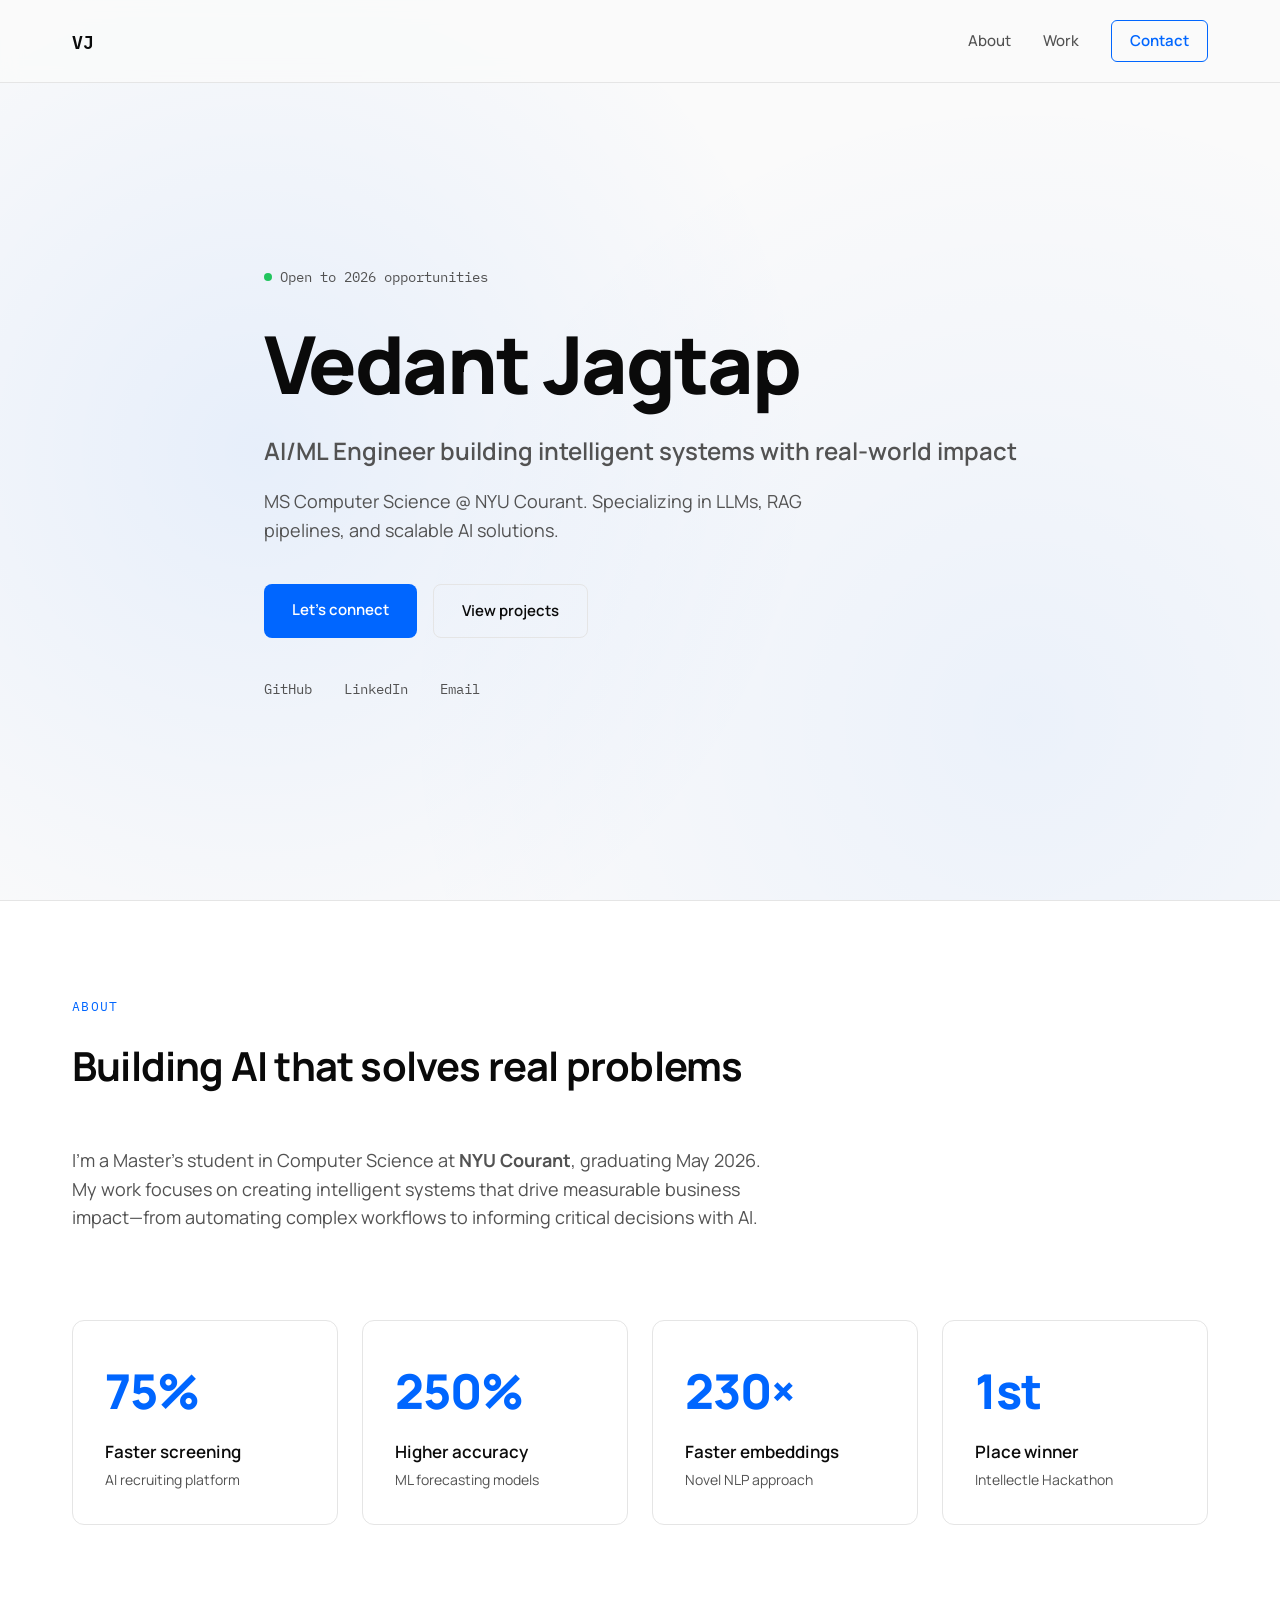
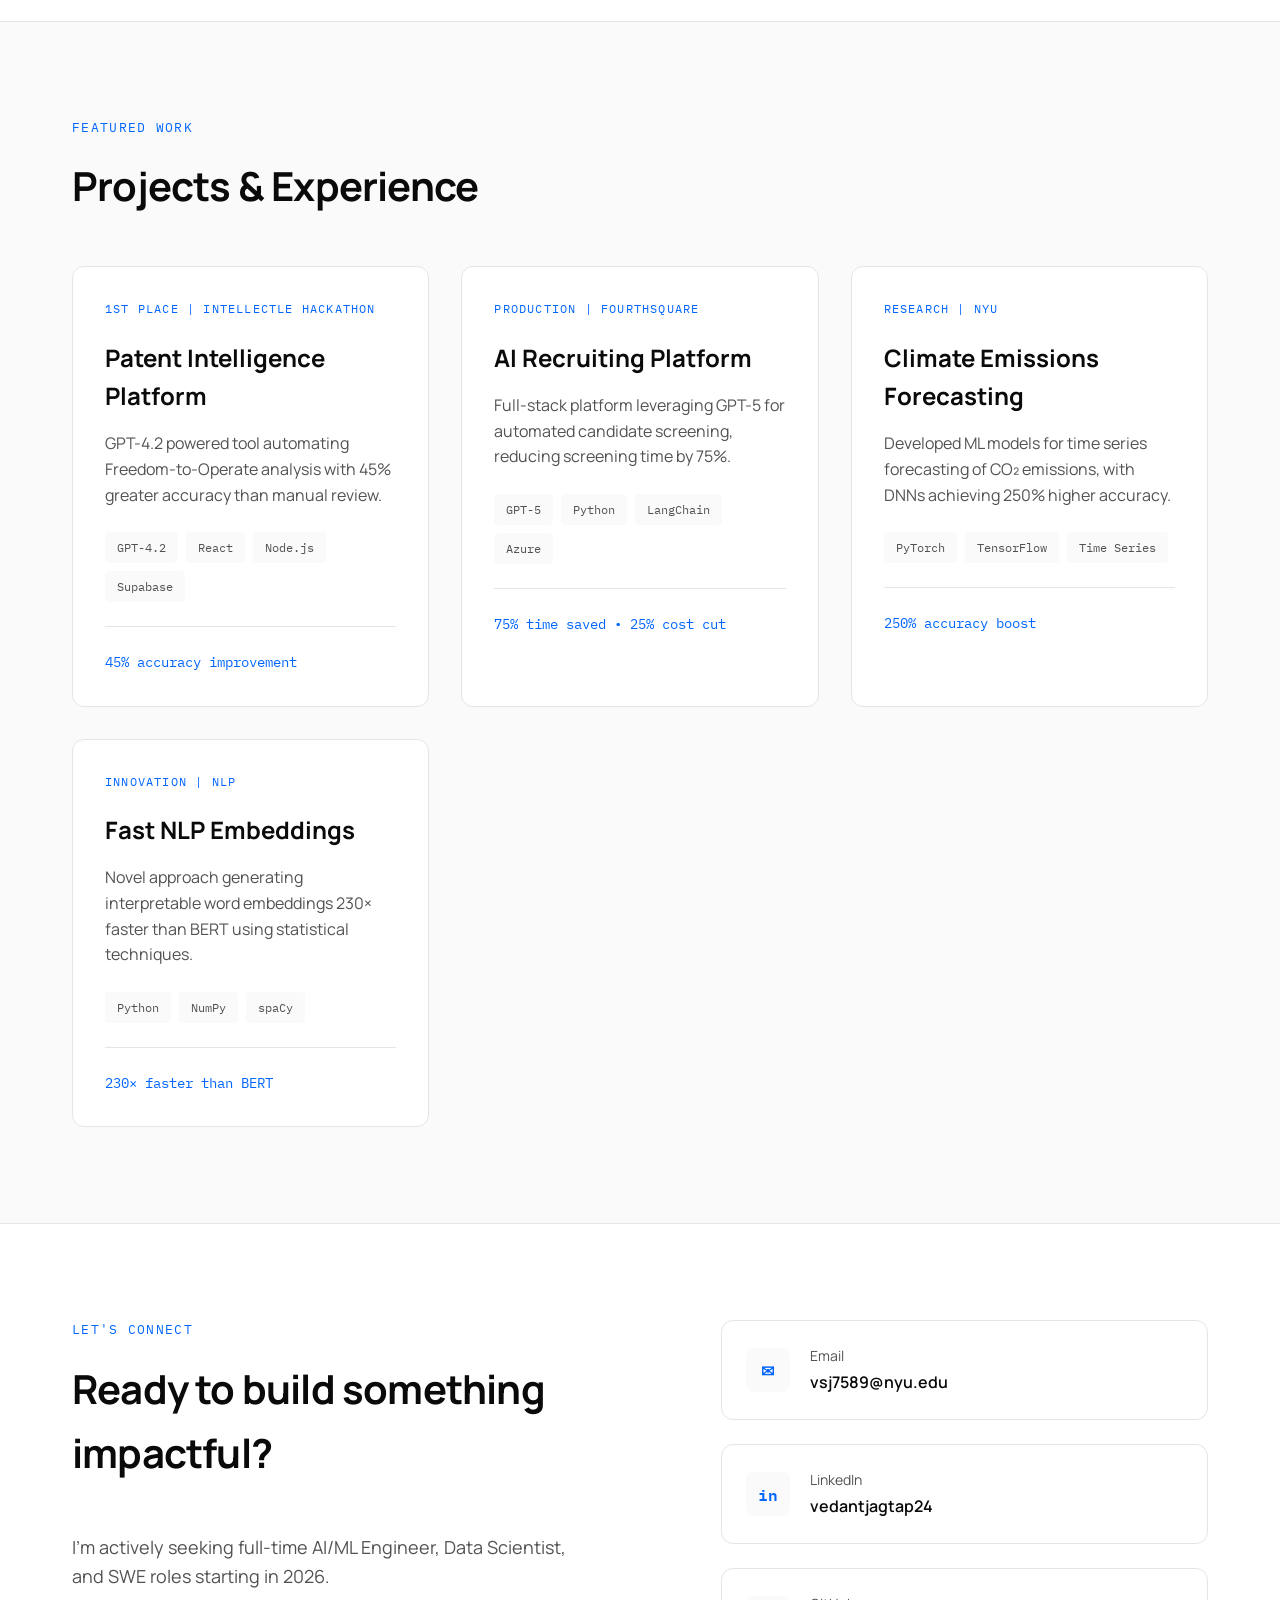
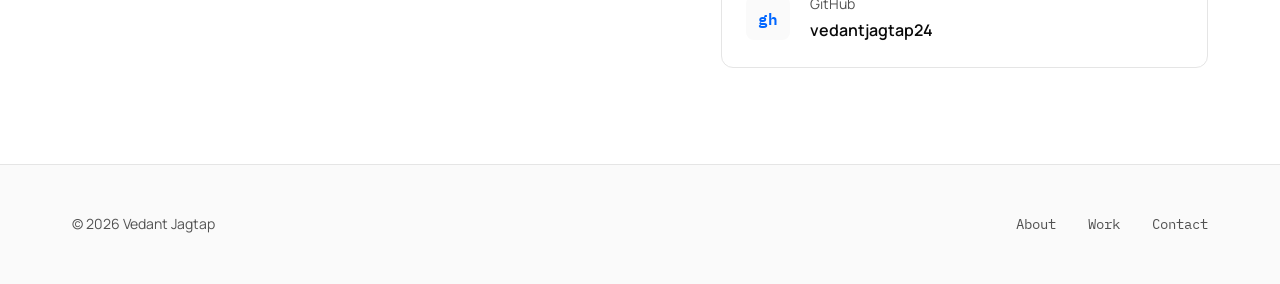
==== index.html @ 05769eb0 "Initial portfolio site" ====
<!DOCTYPE html>
<html lang="en">
<head>
    <meta charset="UTF-8">
    <meta name="viewport" content="width=device-width, initial-scale=1.0">
    <meta name="description" content="Vedant Jagtap - AI/ML Engineer | MS CS @ NYU Courant">
    <title>Vedant Jagtap | AI/ML Engineer</title>
    <link rel="preconnect" href="https://fonts.googleapis.com">
    <link rel="preconnect" href="https://fonts.gstatic.com" crossorigin>
    <link href="https://fonts.googleapis.com/css2?family=IBM+Plex+Mono:wght@400;600&family=Manrope:wght@400;600;700;800&display=swap" rel="stylesheet">
    <link rel="stylesheet" href="styles.css">
</head>
<body>
    <!-- Navigation -->
    <nav class="nav">
        <div class="nav-container">
            <a href="#" class="nav-logo">VJ</a>
            <div class="nav-links">
                <a href="#about" class="nav-link">About</a>
                <a href="#work" class="nav-link">Work</a>
                <a href="#contact" class="nav-link-cta">Contact</a>
            </div>
        </div>
    </nav>

    <!-- Hero -->
    <section class="hero">
        <div class="hero-bg"></div>
        <div class="hero-container">
            <div class="hero-status">
                <span class="status-indicator"></span>
                Open to 2026 opportunities
            </div>
            <h1 class="hero-title">
                Vedant Jagtap
            </h1>
            <p class="hero-subtitle">AI/ML Engineer building intelligent systems with real-world impact</p>
            <p class="hero-description">
                MS Computer Science @ NYU Courant. Specializing in LLMs, RAG pipelines, and scalable AI solutions.
            </p>
            <div class="hero-cta">
                <a href="#contact" class="btn btn-primary">Let's connect</a>
                <a href="#work" class="btn btn-secondary">View projects</a>
            </div>
            <div class="hero-links">
                <a href="https://github.com/vedantjagtap24" target="_blank" class="text-link">GitHub</a>
                <a href="https://linkedin.com/in/vedantjagtap24" target="_blank" class="text-link">LinkedIn</a>
                <a href="mailto:vsj7589@nyu.edu" class="text-link">Email</a>
            </div>
        </div>
    </section>

    <!-- About -->
    <section id="about" class="about">
        <div class="container">
            <div class="section-label">About</div>
            <h2 class="section-title">Building AI that solves real problems</h2>
            
            <div class="about-content">
                <div class="about-text">
                    <p>I'm a Master's student in Computer Science at <strong>NYU Courant</strong>, graduating May 2026. My work focuses on creating intelligent systems that drive measurable business impact—from automating complex workflows to informing critical decisions with AI.</p>
                </div>
                
                <div class="metrics-grid">
                    <div class="metric-card">
                        <div class="metric-value">75%</div>
                        <div class="metric-label">Faster screening</div>
                        <div class="metric-detail">AI recruiting platform</div>
                    </div>
                    <div class="metric-card">
                        <div class="metric-value">250%</div>
                        <div class="metric-label">Higher accuracy</div>
                        <div class="metric-detail">ML forecasting models</div>
                    </div>
                    <div class="metric-card">
                        <div class="metric-value">230×</div>
                        <div class="metric-label">Faster embeddings</div>
                        <div class="metric-detail">Novel NLP approach</div>
                    </div>
                    <div class="metric-card">
                        <div class="metric-value">1st</div>
                        <div class="metric-label">Place winner</div>
                        <div class="metric-detail">Intellectle Hackathon</div>
                    </div>
                </div>
            </div>
        </div>
    </section>

    <!-- Work -->
    <section id="work" class="work">
        <div class="container">
            <div class="section-label">Featured work</div>
            <h2 class="section-title">Projects & Experience</h2>
            
            <div class="projects-grid">
                <!-- Project 1 -->
                <div class="project-card">
                    <div class="project-label">1st Place | Intellectle Hackathon</div>
                    <h3 class="project-title">Patent Intelligence Platform</h3>
                    <p class="project-desc">GPT-4.2 powered tool automating Freedom-to-Operate analysis with 45% greater accuracy than manual review.</p>
                    <div class="project-tags">
                        <span>GPT-4.2</span>
                        <span>React</span>
                        <span>Node.js</span>
                        <span>Supabase</span>
                    </div>
                    <div class="project-stat">45% accuracy improvement</div>
                </div>

                <!-- Project 2 -->
                <div class="project-card">
                    <div class="project-label">Production | FourthSquare</div>
                    <h3 class="project-title">AI Recruiting Platform</h3>
                    <p class="project-desc">Full-stack platform leveraging GPT-5 for automated candidate screening, reducing screening time by 75%.</p>
                    <div class="project-tags">
                        <span>GPT-5</span>
                        <span>Python</span>
                        <span>LangChain</span>
                        <span>Azure</span>
                    </div>
                    <div class="project-stat">75% time saved • 25% cost cut</div>
                </div>

                <!-- Project 3 -->
                <div class="project-card">
                    <div class="project-label">Research | NYU</div>
                    <h3 class="project-title">Climate Emissions Forecasting</h3>
                    <p class="project-desc">Developed ML models for time series forecasting of CO₂ emissions, with DNNs achieving 250% higher accuracy.</p>
                    <div class="project-tags">
                        <span>PyTorch</span>
                        <span>TensorFlow</span>
                        <span>Time Series</span>
                    </div>
                    <div class="project-stat">250% accuracy boost</div>
                </div>

                <!-- Project 4 -->
                <div class="project-card">
                    <div class="project-label">Innovation | NLP</div>
                    <h3 class="project-title">Fast NLP Embeddings</h3>
                    <p class="project-desc">Novel approach generating interpretable word embeddings 230× faster than BERT using statistical techniques.</p>
                    <div class="project-tags">
                        <span>Python</span>
                        <span>NumPy</span>
                        <span>spaCy</span>
                    </div>
                    <div class="project-stat">230× faster than BERT</div>
                </div>
            </div>
        </div>
    </section>

    <!-- Contact -->
    <section id="contact" class="contact">
        <div class="container">
            <div class="contact-content">
                <div>
                    <div class="section-label">Let's connect</div>
                    <h2 class="section-title">Ready to build something impactful?</h2>
                    <p class="contact-text">I'm actively seeking full-time AI/ML Engineer, Data Scientist, and SWE roles starting in 2026.</p>
                </div>
                
                <div class="contact-methods">
                    <a href="mailto:vsj7589@nyu.edu" class="contact-method">
                        <div class="contact-icon">✉</div>
                        <div>
                            <div class="contact-label">Email</div>
                            <div class="contact-value">vsj7589@nyu.edu</div>
                        </div>
                    </a>
                    <a href="https://linkedin.com/in/vedantjagtap24" target="_blank" class="contact-method">
                        <div class="contact-icon">in</div>
                        <div>
                            <div class="contact-label">LinkedIn</div>
                            <div class="contact-value">vedantjagtap24</div>
                        </div>
                    </a>
                    <a href="https://github.com/vedantjagtap24" target="_blank" class="contact-method">
                        <div class="contact-icon">gh</div>
                        <div>
                            <div class="contact-label">GitHub</div>
                            <div class="contact-value">vedantjagtap24</div>
                        </div>
                    </a>
                </div>
            </div>
        </div>
    </section>

    <!-- Footer -->
    <footer class="footer">
        <div class="container">
            <div class="footer-content">
                <p>© 2026 Vedant Jagtap</p>
                <div class="footer-links">
                    <a href="#about">About</a>
                    <a href="#work">Work</a>
                    <a href="#contact">Contact</a>
                </div>
            </div>
        </div>
    </footer>

    <script src="script.js"></script>
</body>
</html>
---- styles.css ----
:root {
    --color-bg: #fafafa;
    --color-surface: #ffffff;
    --color-text: #0a0a0a;
    --color-text-muted: #525252;
    --color-accent: #0066ff;
    --color-border: #e5e5e5;
    --font-display: 'Manrope', sans-serif;
    --font-mono: 'IBM Plex Mono', monospace;
}

* {
    margin: 0;
    padding: 0;
    box-sizing: border-box;
}

html {
    scroll-behavior: smooth;
}

body {
    font-family: var(--font-display);
    background: var(--color-bg);
    color: var(--color-text);
    line-height: 1.6;
    -webkit-font-smoothing: antialiased;
}

/* Navigation */
.nav {
    position: fixed;
    top: 0;
    width: 100%;
    z-index: 1000;
    background: rgba(250, 250, 250, 0.9);
    backdrop-filter: blur(10px);
    border-bottom: 1px solid var(--color-border);
}

.nav-container {
    max-width: 1200px;
    margin: 0 auto;
    padding: 1.25rem 2rem;
    display: flex;
    justify-content: space-between;
    align-items: center;
}

.nav-logo {
    font-family: var(--font-mono);
    font-weight: 600;
    font-size: 1.125rem;
    color: var(--color-text);
    text-decoration: none;
}

.nav-links {
    display: flex;
    gap: 2rem;
    align-items: center;
}

.nav-link {
    color: var(--color-text-muted);
    text-decoration: none;
    font-size: 0.9375rem;
    font-weight: 500;
    transition: color 0.2s;
}

.nav-link:hover {
    color: var(--color-text);
}

.nav-link-cta {
    color: var(--color-accent);
    border: 1.5px solid var(--color-accent);
    padding: 0.5rem 1.125rem;
    border-radius: 6px;
    text-decoration: none;
    font-size: 0.9375rem;
    font-weight: 600;
    transition: all 0.2s;
}

.nav-link-cta:hover {
    background: var(--color-accent);
    color: white;
}

/* Container */
.container {
    max-width: 1200px;
    margin: 0 auto;
    padding: 0 2rem;
}

/* Hero */
.hero {
    min-height: 100vh;
    display: flex;
    align-items: center;
    position: relative;
    padding: 8rem 2rem 4rem;
}

.hero-bg {
    position: absolute;
    inset: 0;
    background: 
        radial-gradient(circle at 20% 50%, rgba(0, 102, 255, 0.08) 0%, transparent 50%),
        radial-gradient(circle at 80% 80%, rgba(0, 102, 255, 0.06) 0%, transparent 50%);
}

.hero-container {
    max-width: 800px;
    margin: 0 auto;
    position: relative;
    z-index: 1;
}

.hero-status {
    display: inline-flex;
    align-items: center;
    gap: 0.5rem;
    font-family: var(--font-mono);
    font-size: 0.875rem;
    color: var(--color-text-muted);
    margin-bottom: 2rem;
}

.status-indicator {
    width: 8px;
    height: 8px;
    background: #22c55e;
    border-radius: 50%;
    animation: pulse 2s ease-in-out infinite;
}

@keyframes pulse {
    0%, 100% { opacity: 1; }
    50% { opacity: 0.5; }
}

.hero-title {
    font-size: 5rem;
    font-weight: 800;
    line-height: 1.1;
    margin-bottom: 1.5rem;
    letter-spacing: -0.03em;
}

.hero-subtitle {
    font-size: 1.5rem;
    font-weight: 600;
    color: var(--color-text-muted);
    margin-bottom: 1rem;
}

.hero-description {
    font-size: 1.125rem;
    color: var(--color-text-muted);
    max-width: 600px;
    margin-bottom: 2.5rem;
}

.hero-cta {
    display: flex;
    gap: 1rem;
    margin-bottom: 2.5rem;
}

.btn {
    padding: 0.875rem 1.75rem;
    border-radius: 8px;
    text-decoration: none;
    font-weight: 600;
    font-size: 0.9375rem;
    transition: all 0.2s;
    display: inline-block;
}

.btn-primary {
    background: var(--color-accent);
    color: white;
}

.btn-primary:hover {
    transform: translateY(-2px);
    box-shadow: 0 8px 20px rgba(0, 102, 255, 0.25);
}

.btn-secondary {
    border: 1.5px solid var(--color-border);
    color: var(--color-text);
}

.btn-secondary:hover {
    border-color: var(--color-text);
}

.hero-links {
    display: flex;
    gap: 2rem;
}

.text-link {
    font-family: var(--font-mono);
    font-size: 0.875rem;
    color: var(--color-text-muted);
    text-decoration: none;
    transition: color 0.2s;
}

.text-link:hover {
    color: var(--color-accent);
}

/* Sections */
section {
    padding: 6rem 0;
}

.section-label {
    font-family: var(--font-mono);
    font-size: 0.8125rem;
    color: var(--color-accent);
    text-transform: uppercase;
    letter-spacing: 0.1em;
    margin-bottom: 1rem;
}

.section-title {
    font-size: 2.5rem;
    font-weight: 700;
    margin-bottom: 3rem;
    letter-spacing: -0.02em;
}

/* About */
.about {
    background: var(--color-surface);
    border-top: 1px solid var(--color-border);
    border-bottom: 1px solid var(--color-border);
}

.about-content {
    display: grid;
    gap: 4rem;
}

.about-text {
    max-width: 700px;
}

.about-text p {
    font-size: 1.125rem;
    color: var(--color-text-muted);
    margin-bottom: 1.5rem;
}

.metrics-grid {
    display: grid;
    grid-template-columns: repeat(auto-fit, minmax(240px, 1fr));
    gap: 1.5rem;
}

.metric-card {
    border: 1.5px solid var(--color-border);
    border-radius: 12px;
    padding: 2rem;
    transition: all 0.2s;
}

.metric-card:hover {
    border-color: var(--color-accent);
    transform: translateY(-2px);
}

.metric-value {
    font-size: 3rem;
    font-weight: 800;
    color: var(--color-accent);
    margin-bottom: 0.5rem;
    letter-spacing: -0.02em;
}

.metric-label {
    font-size: 1.0625rem;
    font-weight: 600;
    margin-bottom: 0.25rem;
}

.metric-detail {
    font-size: 0.875rem;
    color: var(--color-text-muted);
}

/* Work */
.projects-grid {
    display: grid;
    grid-template-columns: repeat(auto-fit, minmax(300px, 1fr));
    gap: 2rem;
}

.project-card {
    border: 1.5px solid var(--color-border);
    border-radius: 12px;
    padding: 2rem;
    transition: all 0.2s;
    background: var(--color-surface);
}

.project-card:hover {
    border-color: var(--color-accent);
    transform: translateY(-2px);
}

.project-label {
    font-family: var(--font-mono);
    font-size: 0.75rem;
    color: var(--color-accent);
    text-transform: uppercase;
    letter-spacing: 0.1em;
    margin-bottom: 1.25rem;
}

.project-title {
    font-size: 1.5rem;
    font-weight: 700;
    margin-bottom: 1rem;
}

.project-desc {
    color: var(--color-text-muted);
    margin-bottom: 1.5rem;
    line-height: 1.6;
}

.project-tags {
    display: flex;
    flex-wrap: wrap;
    gap: 0.5rem;
    margin-bottom: 1.5rem;
}

.project-tags span {
    font-family: var(--font-mono);
    font-size: 0.75rem;
    color: var(--color-text-muted);
    background: var(--color-bg);
    padding: 0.375rem 0.75rem;
    border-radius: 4px;
}

.project-stat {
    font-family: var(--font-mono);
    font-size: 0.875rem;
    color: var(--color-accent);
    padding-top: 1.5rem;
    border-top: 1px solid var(--color-border);
}

/* Contact */
.contact {
    background: var(--color-surface);
    border-top: 1px solid var(--color-border);
}

.contact-content {
    display: grid;
    grid-template-columns: 1.2fr 1fr;
    gap: 4rem;
    align-items: start;
}

.contact-text {
    font-size: 1.125rem;
    color: var(--color-text-muted);
    max-width: 500px;
    margin-top: 1.5rem;
}

.contact-methods {
    display: flex;
    flex-direction: column;
    gap: 1.5rem;
}

.contact-method {
    display: flex;
    gap: 1.25rem;
    align-items: center;
    padding: 1.5rem;
    border: 1.5px solid var(--color-border);
    border-radius: 12px;
    text-decoration: none;
    transition: all 0.2s;
}

.contact-method:hover {
    border-color: var(--color-accent);
    transform: translateX(4px);
}

.contact-icon {
    width: 44px;
    height: 44px;
    background: var(--color-bg);
    border-radius: 8px;
    display: flex;
    align-items: center;
    justify-content: center;
    font-family: var(--font-mono);
    font-weight: 600;
    color: var(--color-accent);
    flex-shrink: 0;
}

.contact-label {
    font-size: 0.875rem;
    color: var(--color-text-muted);
    margin-bottom: 0.125rem;
}

.contact-value {
    font-weight: 600;
    color: var(--color-text);
}

/* Footer */
.footer {
    padding: 3rem 0;
    border-top: 1px solid var(--color-border);
}

.footer-content {
    display: flex;
    justify-content: space-between;
    align-items: center;
}

.footer-content p {
    color: var(--color-text-muted);
    font-size: 0.875rem;
}

.footer-links {
    display: flex;
    gap: 2rem;
}

.footer-links a {
    font-family: var(--font-mono);
    font-size: 0.875rem;
    color: var(--color-text-muted);
    text-decoration: none;
    transition: color 0.2s;
}

.footer-links a:hover {
    color: var(--color-text);
}

/* Responsive */
@media (max-width: 768px) {
    .hero-title {
        font-size: 3rem;
    }
    
    .hero-subtitle {
        font-size: 1.25rem;
    }
    
    .hero-cta {
        flex-direction: column;
    }
    
    .btn {
        text-align: center;
    }
    
    .section-title {
        font-size: 2rem;
    }
    
    .contact-content {
        grid-template-columns: 1fr;
    }
    
    .footer-content {
        flex-direction: column;
        gap: 1.5rem;
        text-align: center;
    }
    
    .nav-links {
        gap: 1rem;
    }
    
    .nav-link {
        font-size: 0.875rem;
    }
}
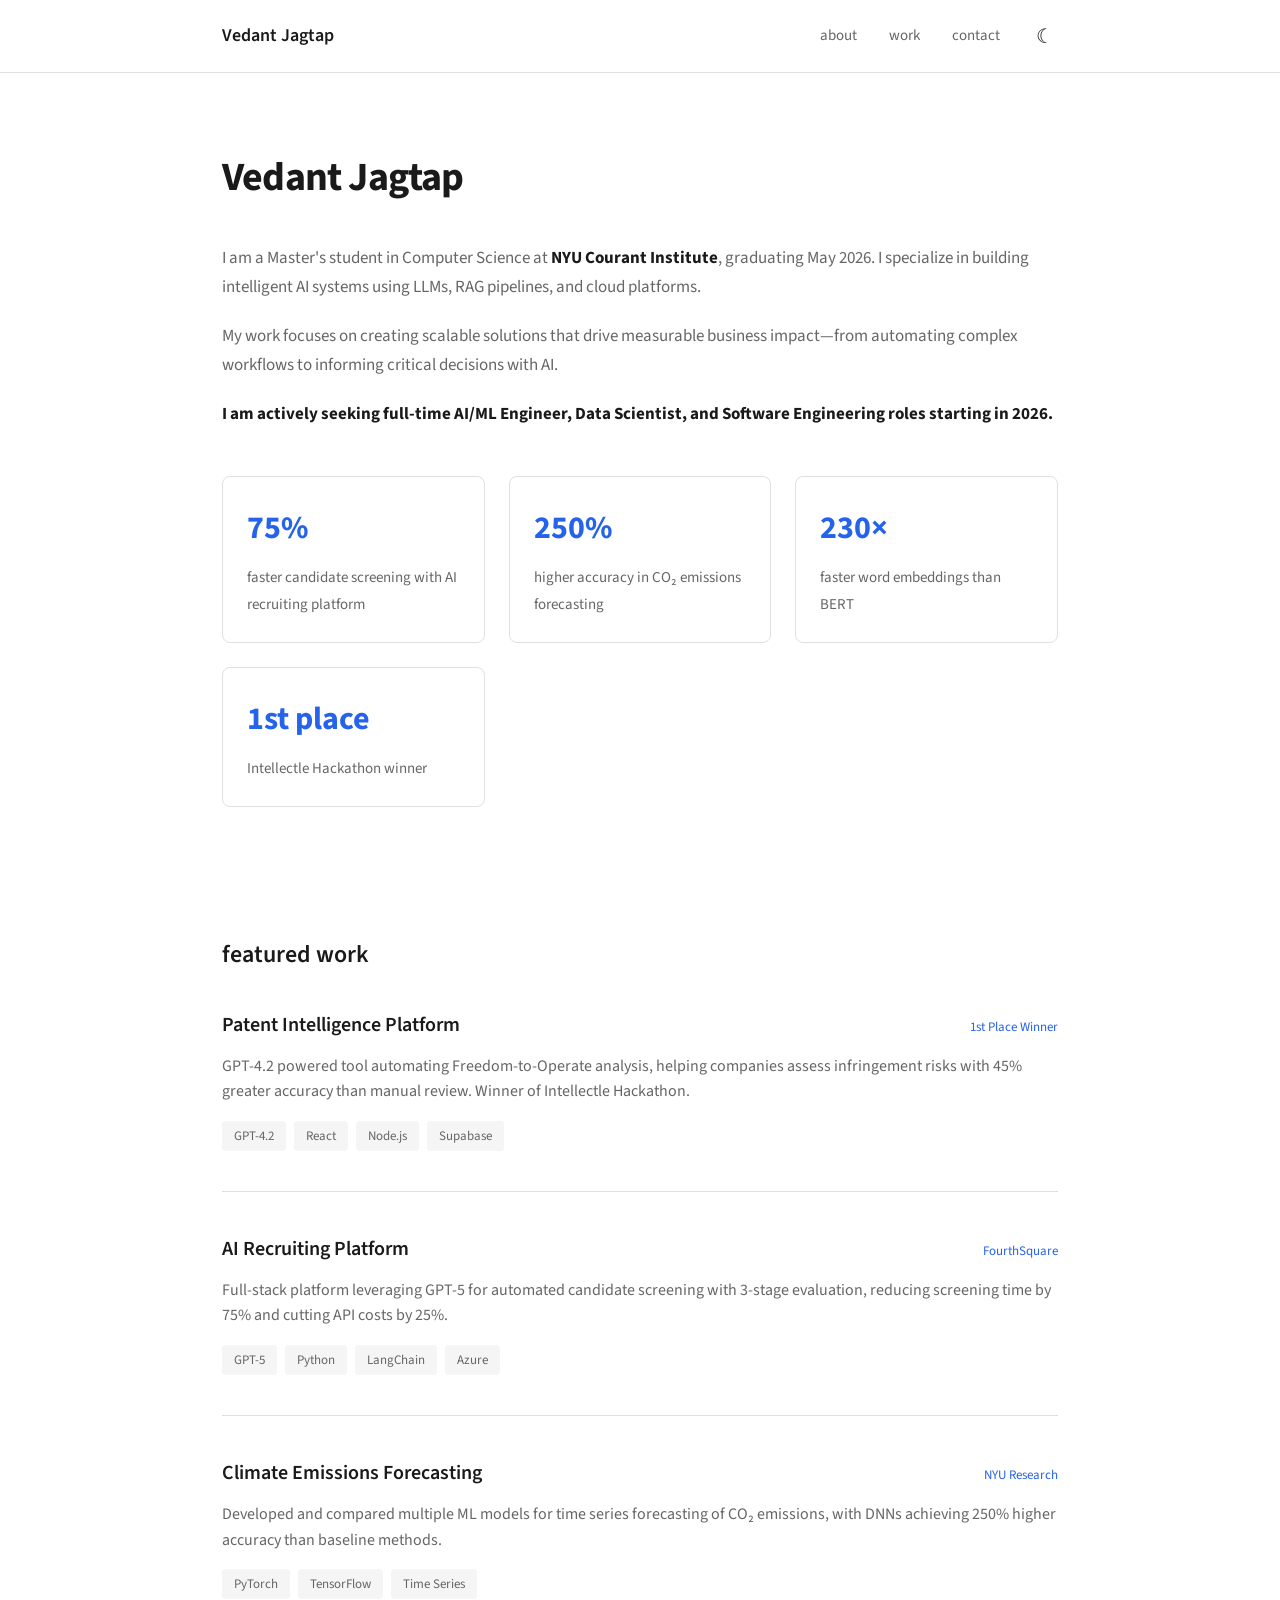
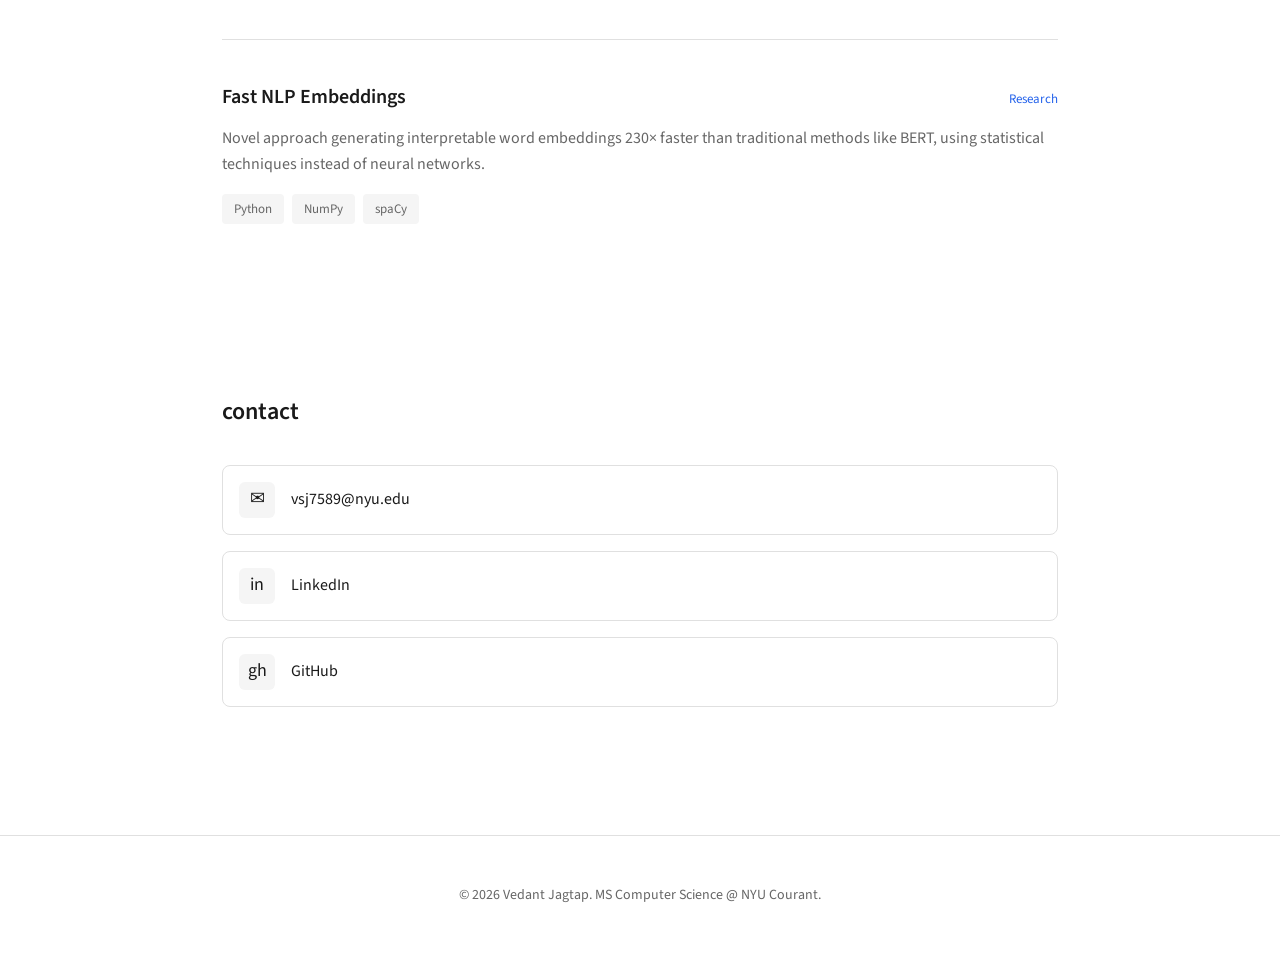
==== commit deda65db: "Add files via upload" ====
--- a/index.html
+++ b/index.html
@@ -3,202 +3,147 @@
 <head>
     <meta charset="UTF-8">
     <meta name="viewport" content="width=device-width, initial-scale=1.0">
-    <meta name="description" content="Vedant Jagtap - AI/ML Engineer | MS CS @ NYU Courant">
-    <title>Vedant Jagtap | AI/ML Engineer</title>
-    <link rel="preconnect" href="https://fonts.googleapis.com">
-    <link rel="preconnect" href="https://fonts.gstatic.com" crossorigin>
-    <link href="https://fonts.googleapis.com/css2?family=IBM+Plex+Mono:wght@400;600&family=Manrope:wght@400;600;700;800&display=swap" rel="stylesheet">
+    <meta name="description" content="Vedant Jagtap - AI/ML Engineer">
+    <title>Vedant Jagtap</title>
+    <link href="https://fonts.googleapis.com/css2?family=Source+Sans+3:wght@400;600;700&display=swap" rel="stylesheet">
     <link rel="stylesheet" href="styles.css">
 </head>
 <body>
-    <!-- Navigation -->
     <nav class="nav">
-        <div class="nav-container">
-            <a href="#" class="nav-logo">VJ</a>
-            <div class="nav-links">
-                <a href="#about" class="nav-link">About</a>
-                <a href="#work" class="nav-link">Work</a>
-                <a href="#contact" class="nav-link-cta">Contact</a>
+        <div class="nav-content">
+            <a href="#" class="nav-name">Vedant Jagtap</a>
+            <div class="nav-right">
+                <a href="#about">about</a>
+                <a href="#work">work</a>
+                <a href="#contact">contact</a>
+                <button class="theme-toggle" id="theme-toggle" aria-label="Toggle theme">
+                    <span class="sun">☀</span>
+                    <span class="moon">☾</span>
+                </button>
             </div>
         </div>
     </nav>
 
-    <!-- Hero -->
-    <section class="hero">
-        <div class="hero-bg"></div>
-        <div class="hero-container">
-            <div class="hero-status">
-                <span class="status-indicator"></span>
-                Open to 2026 opportunities
-            </div>
-            <h1 class="hero-title">
-                Vedant Jagtap
-            </h1>
-            <p class="hero-subtitle">AI/ML Engineer building intelligent systems with real-world impact</p>
-            <p class="hero-description">
-                MS Computer Science @ NYU Courant. Specializing in LLMs, RAG pipelines, and scalable AI solutions.
-            </p>
-            <div class="hero-cta">
-                <a href="#contact" class="btn btn-primary">Let's connect</a>
-                <a href="#work" class="btn btn-secondary">View projects</a>
-            </div>
-            <div class="hero-links">
-                <a href="https://github.com/vedantjagtap24" target="_blank" class="text-link">GitHub</a>
-                <a href="https://linkedin.com/in/vedantjagtap24" target="_blank" class="text-link">LinkedIn</a>
-                <a href="mailto:vsj7589@nyu.edu" class="text-link">Email</a>
-            </div>
-        </div>
-    </section>
+    <main>
+        <section id="about" class="section">
+            <div class="container">
+                <h1 class="page-title">Vedant Jagtap</h1>
+                
+                <div class="intro">
+                    <p>I am a Master's student in Computer Science at <strong>NYU Courant Institute</strong>, graduating May 2026. I specialize in building intelligent AI systems using LLMs, RAG pipelines, and cloud platforms.</p>
+                    
+                    <p>My work focuses on creating scalable solutions that drive measurable business impact—from automating complex workflows to informing critical decisions with AI.</p>
+                    
+                    <p><strong>I am actively seeking full-time AI/ML Engineer, Data Scientist, and Software Engineering roles starting in 2026.</strong></p>
+                </div>
 
-    <!-- About -->
-    <section id="about" class="about">
-        <div class="container">
-            <div class="section-label">About</div>
-            <h2 class="section-title">Building AI that solves real problems</h2>
-            
-            <div class="about-content">
-                <div class="about-text">
-                    <p>I'm a Master's student in Computer Science at <strong>NYU Courant</strong>, graduating May 2026. My work focuses on creating intelligent systems that drive measurable business impact—from automating complex workflows to informing critical decisions with AI.</p>
-                </div>
-                
-                <div class="metrics-grid">
-                    <div class="metric-card">
-                        <div class="metric-value">75%</div>
-                        <div class="metric-label">Faster screening</div>
-                        <div class="metric-detail">AI recruiting platform</div>
+                <div class="highlights">
+                    <div class="highlight-item">
+                        <span class="highlight-number">75%</span>
+                        <span class="highlight-text">faster candidate screening with AI recruiting platform</span>
                     </div>
-                    <div class="metric-card">
-                        <div class="metric-value">250%</div>
-                        <div class="metric-label">Higher accuracy</div>
-                        <div class="metric-detail">ML forecasting models</div>
+                    <div class="highlight-item">
+                        <span class="highlight-number">250%</span>
+                        <span class="highlight-text">higher accuracy in CO₂ emissions forecasting</span>
                     </div>
-                    <div class="metric-card">
-                        <div class="metric-value">230×</div>
-                        <div class="metric-label">Faster embeddings</div>
-                        <div class="metric-detail">Novel NLP approach</div>
+                    <div class="highlight-item">
+                        <span class="highlight-number">230×</span>
+                        <span class="highlight-text">faster word embeddings than BERT</span>
                     </div>
-                    <div class="metric-card">
-                        <div class="metric-value">1st</div>
-                        <div class="metric-label">Place winner</div>
-                        <div class="metric-detail">Intellectle Hackathon</div>
+                    <div class="highlight-item">
+                        <span class="highlight-number">1st place</span>
+                        <span class="highlight-text">Intellectle Hackathon winner</span>
                     </div>
                 </div>
             </div>
-        </div>
-    </section>
+        </section>
 
-    <!-- Work -->
-    <section id="work" class="work">
-        <div class="container">
-            <div class="section-label">Featured work</div>
-            <h2 class="section-title">Projects & Experience</h2>
-            
-            <div class="projects-grid">
-                <!-- Project 1 -->
-                <div class="project-card">
-                    <div class="project-label">1st Place | Intellectle Hackathon</div>
-                    <h3 class="project-title">Patent Intelligence Platform</h3>
-                    <p class="project-desc">GPT-4.2 powered tool automating Freedom-to-Operate analysis with 45% greater accuracy than manual review.</p>
-                    <div class="project-tags">
-                        <span>GPT-4.2</span>
-                        <span>React</span>
-                        <span>Node.js</span>
-                        <span>Supabase</span>
+        <section id="work" class="section">
+            <div class="container">
+                <h2 class="section-title">featured work</h2>
+                
+                <div class="projects">
+                    <div class="project">
+                        <div class="project-header">
+                            <h3 class="project-title">Patent Intelligence Platform</h3>
+                            <span class="project-tag">1st Place Winner</span>
+                        </div>
+                        <p class="project-description">GPT-4.2 powered tool automating Freedom-to-Operate analysis, helping companies assess infringement risks with 45% greater accuracy than manual review. Winner of Intellectle Hackathon.</p>
+                        <div class="project-tech">
+                            <span>GPT-4.2</span>
+                            <span>React</span>
+                            <span>Node.js</span>
+                            <span>Supabase</span>
+                        </div>
                     </div>
-                    <div class="project-stat">45% accuracy improvement</div>
-                </div>
 
-                <!-- Project 2 -->
-                <div class="project-card">
-                    <div class="project-label">Production | FourthSquare</div>
-                    <h3 class="project-title">AI Recruiting Platform</h3>
-                    <p class="project-desc">Full-stack platform leveraging GPT-5 for automated candidate screening, reducing screening time by 75%.</p>
-                    <div class="project-tags">
-                        <span>GPT-5</span>
-                        <span>Python</span>
-                        <span>LangChain</span>
-                        <span>Azure</span>
+                    <div class="project">
+                        <div class="project-header">
+                            <h3 class="project-title">AI Recruiting Platform</h3>
+                            <span class="project-tag">FourthSquare</span>
+                        </div>
+                        <p class="project-description">Full-stack platform leveraging GPT-5 for automated candidate screening with 3-stage evaluation, reducing screening time by 75% and cutting API costs by 25%.</p>
+                        <div class="project-tech">
+                            <span>GPT-5</span>
+                            <span>Python</span>
+                            <span>LangChain</span>
+                            <span>Azure</span>
+                        </div>
                     </div>
-                    <div class="project-stat">75% time saved • 25% cost cut</div>
-                </div>
 
-                <!-- Project 3 -->
-                <div class="project-card">
-                    <div class="project-label">Research | NYU</div>
-                    <h3 class="project-title">Climate Emissions Forecasting</h3>
-                    <p class="project-desc">Developed ML models for time series forecasting of CO₂ emissions, with DNNs achieving 250% higher accuracy.</p>
-                    <div class="project-tags">
-                        <span>PyTorch</span>
-                        <span>TensorFlow</span>
-                        <span>Time Series</span>
+                    <div class="project">
+                        <div class="project-header">
+                            <h3 class="project-title">Climate Emissions Forecasting</h3>
+                            <span class="project-tag">NYU Research</span>
+                        </div>
+                        <p class="project-description">Developed and compared multiple ML models for time series forecasting of CO₂ emissions, with DNNs achieving 250% higher accuracy than baseline methods.</p>
+                        <div class="project-tech">
+                            <span>PyTorch</span>
+                            <span>TensorFlow</span>
+                            <span>Time Series</span>
+                        </div>
                     </div>
-                    <div class="project-stat">250% accuracy boost</div>
-                </div>
 
-                <!-- Project 4 -->
-                <div class="project-card">
-                    <div class="project-label">Innovation | NLP</div>
-                    <h3 class="project-title">Fast NLP Embeddings</h3>
-                    <p class="project-desc">Novel approach generating interpretable word embeddings 230× faster than BERT using statistical techniques.</p>
-                    <div class="project-tags">
-                        <span>Python</span>
-                        <span>NumPy</span>
-                        <span>spaCy</span>
+                    <div class="project">
+                        <div class="project-header">
+                            <h3 class="project-title">Fast NLP Embeddings</h3>
+                            <span class="project-tag">Research</span>
+                        </div>
+                        <p class="project-description">Novel approach generating interpretable word embeddings 230× faster than traditional methods like BERT, using statistical techniques instead of neural networks.</p>
+                        <div class="project-tech">
+                            <span>Python</span>
+                            <span>NumPy</span>
+                            <span>spaCy</span>
+                        </div>
                     </div>
-                    <div class="project-stat">230× faster than BERT</div>
                 </div>
             </div>
-        </div>
-    </section>
+        </section>
 
-    <!-- Contact -->
-    <section id="contact" class="contact">
-        <div class="container">
-            <div class="contact-content">
-                <div>
-                    <div class="section-label">Let's connect</div>
-                    <h2 class="section-title">Ready to build something impactful?</h2>
-                    <p class="contact-text">I'm actively seeking full-time AI/ML Engineer, Data Scientist, and SWE roles starting in 2026.</p>
-                </div>
-                
-                <div class="contact-methods">
-                    <a href="mailto:vsj7589@nyu.edu" class="contact-method">
-                        <div class="contact-icon">✉</div>
-                        <div>
-                            <div class="contact-label">Email</div>
-                            <div class="contact-value">vsj7589@nyu.edu</div>
-                        </div>
+        <section id="contact" class="section">
+            <div class="container">
+                <h2 class="section-title">contact</h2>
+                <div class="contact-links">
+                    <a href="mailto:vsj7589@nyu.edu" class="contact-link">
+                        <span class="link-icon">✉</span>
+                        <span>vsj7589@nyu.edu</span>
                     </a>
-                    <a href="https://linkedin.com/in/vedantjagtap24" target="_blank" class="contact-method">
-                        <div class="contact-icon">in</div>
-                        <div>
-                            <div class="contact-label">LinkedIn</div>
-                            <div class="contact-value">vedantjagtap24</div>
-                        </div>
+                    <a href="https://linkedin.com/in/vedantjagtap24" target="_blank" class="contact-link">
+                        <span class="link-icon">in</span>
+                        <span>LinkedIn</span>
                     </a>
-                    <a href="https://github.com/vedantjagtap24" target="_blank" class="contact-method">
-                        <div class="contact-icon">gh</div>
-                        <div>
-                            <div class="contact-label">GitHub</div>
-                            <div class="contact-value">vedantjagtap24</div>
-                        </div>
+                    <a href="https://github.com/vedantjagtap24" target="_blank" class="contact-link">
+                        <span class="link-icon">gh</span>
+                        <span>GitHub</span>
                     </a>
                 </div>
             </div>
-        </div>
-    </section>
+        </section>
+    </main>
 
-    <!-- Footer -->
     <footer class="footer">
         <div class="container">
-            <div class="footer-content">
-                <p>© 2026 Vedant Jagtap</p>
-                <div class="footer-links">
-                    <a href="#about">About</a>
-                    <a href="#work">Work</a>
-                    <a href="#contact">Contact</a>
-                </div>
-            </div>
+            <p>© 2026 Vedant Jagtap. MS Computer Science @ NYU Courant.</p>
         </div>
     </footer>
 
--- a/styles.css
+++ b/styles.css
@@ -1,12 +1,19 @@
 :root {
-    --color-bg: #fafafa;
-    --color-surface: #ffffff;
-    --color-text: #0a0a0a;
-    --color-text-muted: #525252;
-    --color-accent: #0066ff;
-    --color-border: #e5e5e5;
-    --font-display: 'Manrope', sans-serif;
-    --font-mono: 'IBM Plex Mono', monospace;
+    --bg: #ffffff;
+    --text: #1a1a1a;
+    --text-muted: #666666;
+    --border: #e0e0e0;
+    --accent: #2563eb;
+    --hover: #f5f5f5;
+}
+
+[data-theme="dark"] {
+    --bg: #0d1117;
+    --text: #e6edf3;
+    --text-muted: #8b949e;
+    --border: #30363d;
+    --accent: #58a6ff;
+    --hover: #161b22;
 }
 
 * {
@@ -20,11 +27,11 @@
 }
 
 body {
-    font-family: var(--font-display);
-    background: var(--color-bg);
-    color: var(--color-text);
-    line-height: 1.6;
-    -webkit-font-smoothing: antialiased;
+    font-family: 'Source Sans 3', -apple-system, BlinkMacSystemFont, sans-serif;
+    background: var(--bg);
+    color: var(--text);
+    line-height: 1.7;
+    transition: background-color 0.3s ease, color 0.3s ease;
 }
 
 /* Navigation */
@@ -32,14 +39,14 @@
     position: fixed;
     top: 0;
     width: 100%;
+    background: var(--bg);
+    border-bottom: 1px solid var(--border);
     z-index: 1000;
-    background: rgba(250, 250, 250, 0.9);
-    backdrop-filter: blur(10px);
-    border-bottom: 1px solid var(--color-border);
-}
-
-.nav-container {
-    max-width: 1200px;
+    transition: background-color 0.3s ease, border-color 0.3s ease;
+}
+
+.nav-content {
+    max-width: 900px;
     margin: 0 auto;
     padding: 1.25rem 2rem;
     display: flex;
@@ -47,459 +54,264 @@
     align-items: center;
 }
 
-.nav-logo {
-    font-family: var(--font-mono);
+.nav-name {
+    font-size: 1.125rem;
     font-weight: 600;
-    font-size: 1.125rem;
-    color: var(--color-text);
+    color: var(--text);
     text-decoration: none;
 }
 
-.nav-links {
-    display: flex;
+.nav-right {
+    display: flex;
+    align-items: center;
     gap: 2rem;
-    align-items: center;
-}
-
-.nav-link {
-    color: var(--color-text-muted);
+}
+
+.nav-right a {
+    color: var(--text-muted);
     text-decoration: none;
     font-size: 0.9375rem;
-    font-weight: 500;
     transition: color 0.2s;
 }
 
-.nav-link:hover {
-    color: var(--color-text);
-}
-
-.nav-link-cta {
-    color: var(--color-accent);
-    border: 1.5px solid var(--color-accent);
-    padding: 0.5rem 1.125rem;
-    border-radius: 6px;
-    text-decoration: none;
-    font-size: 0.9375rem;
-    font-weight: 600;
-    transition: all 0.2s;
-}
-
-.nav-link-cta:hover {
-    background: var(--color-accent);
-    color: white;
+.nav-right a:hover {
+    color: var(--accent);
+}
+
+.theme-toggle {
+    background: none;
+    border: none;
+    cursor: pointer;
+    font-size: 1.25rem;
+    color: var(--text);
+    padding: 0.25rem;
+    display: flex;
+    align-items: center;
+}
+
+.theme-toggle .sun {
+    display: none;
+}
+
+.theme-toggle .moon {
+    display: block;
+}
+
+[data-theme="dark"] .theme-toggle .sun {
+    display: block;
+}
+
+[data-theme="dark"] .theme-toggle .moon {
+    display: none;
 }
 
 /* Container */
 .container {
-    max-width: 1200px;
+    max-width: 900px;
     margin: 0 auto;
     padding: 0 2rem;
 }
 
-/* Hero */
-.hero {
-    min-height: 100vh;
-    display: flex;
-    align-items: center;
-    position: relative;
-    padding: 8rem 2rem 4rem;
-}
-
-.hero-bg {
-    position: absolute;
-    inset: 0;
-    background: 
-        radial-gradient(circle at 20% 50%, rgba(0, 102, 255, 0.08) 0%, transparent 50%),
-        radial-gradient(circle at 80% 80%, rgba(0, 102, 255, 0.06) 0%, transparent 50%);
-}
-
-.hero-container {
-    max-width: 800px;
-    margin: 0 auto;
-    position: relative;
-    z-index: 1;
-}
-
-.hero-status {
-    display: inline-flex;
-    align-items: center;
-    gap: 0.5rem;
-    font-family: var(--font-mono);
-    font-size: 0.875rem;
-    color: var(--color-text-muted);
+main {
+    padding-top: 80px;
+}
+
+.section {
+    padding: 4rem 0;
+}
+
+/* About Section */
+.page-title {
+    font-size: 2.5rem;
+    font-weight: 700;
     margin-bottom: 2rem;
-}
-
-.status-indicator {
-    width: 8px;
-    height: 8px;
-    background: #22c55e;
-    border-radius: 50%;
-    animation: pulse 2s ease-in-out infinite;
-}
-
-@keyframes pulse {
-    0%, 100% { opacity: 1; }
-    50% { opacity: 0.5; }
-}
-
-.hero-title {
-    font-size: 5rem;
-    font-weight: 800;
-    line-height: 1.1;
-    margin-bottom: 1.5rem;
-    letter-spacing: -0.03em;
-}
-
-.hero-subtitle {
+    letter-spacing: -0.02em;
+}
+
+.intro p {
+    font-size: 1.0625rem;
+    margin-bottom: 1.25rem;
+    color: var(--text-muted);
+}
+
+.intro strong {
+    color: var(--text);
+}
+
+.highlights {
+    display: grid;
+    grid-template-columns: repeat(auto-fit, minmax(200px, 1fr));
+    gap: 1.5rem;
+    margin-top: 3rem;
+}
+
+.highlight-item {
+    padding: 1.5rem;
+    border: 1px solid var(--border);
+    border-radius: 8px;
+    transition: border-color 0.2s;
+}
+
+.highlight-item:hover {
+    border-color: var(--accent);
+}
+
+.highlight-number {
+    display: block;
+    font-size: 2rem;
+    font-weight: 700;
+    color: var(--accent);
+    margin-bottom: 0.5rem;
+}
+
+.highlight-text {
+    font-size: 0.9375rem;
+    color: var(--text-muted);
+}
+
+/* Work Section */
+.section-title {
     font-size: 1.5rem;
     font-weight: 600;
-    color: var(--color-text-muted);
+    margin-bottom: 2rem;
+    text-transform: lowercase;
+}
+
+.projects {
+    display: flex;
+    flex-direction: column;
+    gap: 2.5rem;
+}
+
+.project {
+    padding-bottom: 2.5rem;
+    border-bottom: 1px solid var(--border);
+}
+
+.project:last-child {
+    border-bottom: none;
+}
+
+.project-header {
+    display: flex;
+    justify-content: space-between;
+    align-items: baseline;
+    margin-bottom: 0.75rem;
+    gap: 1rem;
+}
+
+.project-title {
+    font-size: 1.25rem;
+    font-weight: 600;
+}
+
+.project-tag {
+    font-size: 0.8125rem;
+    color: var(--accent);
+    white-space: nowrap;
+}
+
+.project-description {
+    color: var(--text-muted);
     margin-bottom: 1rem;
-}
-
-.hero-description {
-    font-size: 1.125rem;
-    color: var(--color-text-muted);
-    max-width: 600px;
-    margin-bottom: 2.5rem;
-}
-
-.hero-cta {
-    display: flex;
-    gap: 1rem;
-    margin-bottom: 2.5rem;
-}
-
-.btn {
-    padding: 0.875rem 1.75rem;
-    border-radius: 8px;
-    text-decoration: none;
-    font-weight: 600;
-    font-size: 0.9375rem;
-    transition: all 0.2s;
-    display: inline-block;
-}
-
-.btn-primary {
-    background: var(--color-accent);
-    color: white;
-}
-
-.btn-primary:hover {
-    transform: translateY(-2px);
-    box-shadow: 0 8px 20px rgba(0, 102, 255, 0.25);
-}
-
-.btn-secondary {
-    border: 1.5px solid var(--color-border);
-    color: var(--color-text);
-}
-
-.btn-secondary:hover {
-    border-color: var(--color-text);
-}
-
-.hero-links {
-    display: flex;
-    gap: 2rem;
-}
-
-.text-link {
-    font-family: var(--font-mono);
-    font-size: 0.875rem;
-    color: var(--color-text-muted);
-    text-decoration: none;
-    transition: color 0.2s;
-}
-
-.text-link:hover {
-    color: var(--color-accent);
-}
-
-/* Sections */
-section {
-    padding: 6rem 0;
-}
-
-.section-label {
-    font-family: var(--font-mono);
-    font-size: 0.8125rem;
-    color: var(--color-accent);
-    text-transform: uppercase;
-    letter-spacing: 0.1em;
-    margin-bottom: 1rem;
-}
-
-.section-title {
-    font-size: 2.5rem;
-    font-weight: 700;
-    margin-bottom: 3rem;
-    letter-spacing: -0.02em;
-}
-
-/* About */
-.about {
-    background: var(--color-surface);
-    border-top: 1px solid var(--color-border);
-    border-bottom: 1px solid var(--color-border);
-}
-
-.about-content {
-    display: grid;
-    gap: 4rem;
-}
-
-.about-text {
-    max-width: 700px;
-}
-
-.about-text p {
-    font-size: 1.125rem;
-    color: var(--color-text-muted);
-    margin-bottom: 1.5rem;
-}
-
-.metrics-grid {
-    display: grid;
-    grid-template-columns: repeat(auto-fit, minmax(240px, 1fr));
-    gap: 1.5rem;
-}
-
-.metric-card {
-    border: 1.5px solid var(--color-border);
-    border-radius: 12px;
-    padding: 2rem;
-    transition: all 0.2s;
-}
-
-.metric-card:hover {
-    border-color: var(--color-accent);
-    transform: translateY(-2px);
-}
-
-.metric-value {
-    font-size: 3rem;
-    font-weight: 800;
-    color: var(--color-accent);
-    margin-bottom: 0.5rem;
-    letter-spacing: -0.02em;
-}
-
-.metric-label {
-    font-size: 1.0625rem;
-    font-weight: 600;
-    margin-bottom: 0.25rem;
-}
-
-.metric-detail {
-    font-size: 0.875rem;
-    color: var(--color-text-muted);
-}
-
-/* Work */
-.projects-grid {
-    display: grid;
-    grid-template-columns: repeat(auto-fit, minmax(300px, 1fr));
-    gap: 2rem;
-}
-
-.project-card {
-    border: 1.5px solid var(--color-border);
-    border-radius: 12px;
-    padding: 2rem;
-    transition: all 0.2s;
-    background: var(--color-surface);
-}
-
-.project-card:hover {
-    border-color: var(--color-accent);
-    transform: translateY(-2px);
-}
-
-.project-label {
-    font-family: var(--font-mono);
-    font-size: 0.75rem;
-    color: var(--color-accent);
-    text-transform: uppercase;
-    letter-spacing: 0.1em;
-    margin-bottom: 1.25rem;
-}
-
-.project-title {
-    font-size: 1.5rem;
-    font-weight: 700;
-    margin-bottom: 1rem;
-}
-
-.project-desc {
-    color: var(--color-text-muted);
-    margin-bottom: 1.5rem;
     line-height: 1.6;
 }
 
-.project-tags {
+.project-tech {
     display: flex;
     flex-wrap: wrap;
     gap: 0.5rem;
-    margin-bottom: 1.5rem;
-}
-
-.project-tags span {
-    font-family: var(--font-mono);
-    font-size: 0.75rem;
-    color: var(--color-text-muted);
-    background: var(--color-bg);
-    padding: 0.375rem 0.75rem;
+}
+
+.project-tech span {
+    font-size: 0.8125rem;
+    color: var(--text-muted);
+    background: var(--hover);
+    padding: 0.25rem 0.75rem;
     border-radius: 4px;
 }
 
-.project-stat {
-    font-family: var(--font-mono);
-    font-size: 0.875rem;
-    color: var(--color-accent);
-    padding-top: 1.5rem;
-    border-top: 1px solid var(--color-border);
-}
-
-/* Contact */
-.contact {
-    background: var(--color-surface);
-    border-top: 1px solid var(--color-border);
-}
-
-.contact-content {
-    display: grid;
-    grid-template-columns: 1.2fr 1fr;
-    gap: 4rem;
-    align-items: start;
-}
-
-.contact-text {
+/* Contact Section */
+.contact-links {
+    display: flex;
+    flex-direction: column;
+    gap: 1rem;
+}
+
+.contact-link {
+    display: flex;
+    align-items: center;
+    gap: 1rem;
+    color: var(--text);
+    text-decoration: none;
+    padding: 1rem;
+    border: 1px solid var(--border);
+    border-radius: 8px;
+    transition: all 0.2s;
+}
+
+.contact-link:hover {
+    border-color: var(--accent);
+    background: var(--hover);
+}
+
+.link-icon {
+    width: 36px;
+    height: 36px;
+    display: flex;
+    align-items: center;
+    justify-content: center;
+    background: var(--hover);
+    border-radius: 6px;
     font-size: 1.125rem;
-    color: var(--color-text-muted);
-    max-width: 500px;
-    margin-top: 1.5rem;
-}
-
-.contact-methods {
-    display: flex;
-    flex-direction: column;
-    gap: 1.5rem;
-}
-
-.contact-method {
-    display: flex;
-    gap: 1.25rem;
-    align-items: center;
-    padding: 1.5rem;
-    border: 1.5px solid var(--color-border);
-    border-radius: 12px;
-    text-decoration: none;
-    transition: all 0.2s;
-}
-
-.contact-method:hover {
-    border-color: var(--color-accent);
-    transform: translateX(4px);
-}
-
-.contact-icon {
-    width: 44px;
-    height: 44px;
-    background: var(--color-bg);
-    border-radius: 8px;
-    display: flex;
-    align-items: center;
-    justify-content: center;
-    font-family: var(--font-mono);
-    font-weight: 600;
-    color: var(--color-accent);
-    flex-shrink: 0;
-}
-
-.contact-label {
-    font-size: 0.875rem;
-    color: var(--color-text-muted);
-    margin-bottom: 0.125rem;
-}
-
-.contact-value {
-    font-weight: 600;
-    color: var(--color-text);
 }
 
 /* Footer */
 .footer {
     padding: 3rem 0;
-    border-top: 1px solid var(--color-border);
-}
-
-.footer-content {
-    display: flex;
-    justify-content: space-between;
-    align-items: center;
-}
-
-.footer-content p {
-    color: var(--color-text-muted);
+    border-top: 1px solid var(--border);
+    margin-top: 4rem;
+}
+
+.footer p {
+    color: var(--text-muted);
     font-size: 0.875rem;
-}
-
-.footer-links {
-    display: flex;
-    gap: 2rem;
-}
-
-.footer-links a {
-    font-family: var(--font-mono);
-    font-size: 0.875rem;
-    color: var(--color-text-muted);
-    text-decoration: none;
-    transition: color 0.2s;
-}
-
-.footer-links a:hover {
-    color: var(--color-text);
+    text-align: center;
 }
 
 /* Responsive */
 @media (max-width: 768px) {
-    .hero-title {
-        font-size: 3rem;
-    }
-    
-    .hero-subtitle {
-        font-size: 1.25rem;
-    }
-    
-    .hero-cta {
+    .nav-content {
+        padding: 1rem 1.5rem;
+    }
+    
+    .nav-right {
+        gap: 1.25rem;
+    }
+    
+    .nav-right a {
+        font-size: 0.875rem;
+    }
+    
+    .container {
+        padding: 0 1.5rem;
+    }
+    
+    .page-title {
+        font-size: 2rem;
+    }
+    
+    .intro p {
+        font-size: 1rem;
+    }
+    
+    .highlights {
+        grid-template-columns: 1fr;
+    }
+    
+    .project-header {
         flex-direction: column;
-    }
-    
-    .btn {
-        text-align: center;
-    }
-    
-    .section-title {
-        font-size: 2rem;
-    }
-    
-    .contact-content {
-        grid-template-columns: 1fr;
-    }
-    
-    .footer-content {
-        flex-direction: column;
-        gap: 1.5rem;
-        text-align: center;
-    }
-    
-    .nav-links {
-        gap: 1rem;
-    }
-    
-    .nav-link {
-        font-size: 0.875rem;
-    }
-}
+        align-items: flex-start;
+        gap: 0.5rem;
+    }
+}
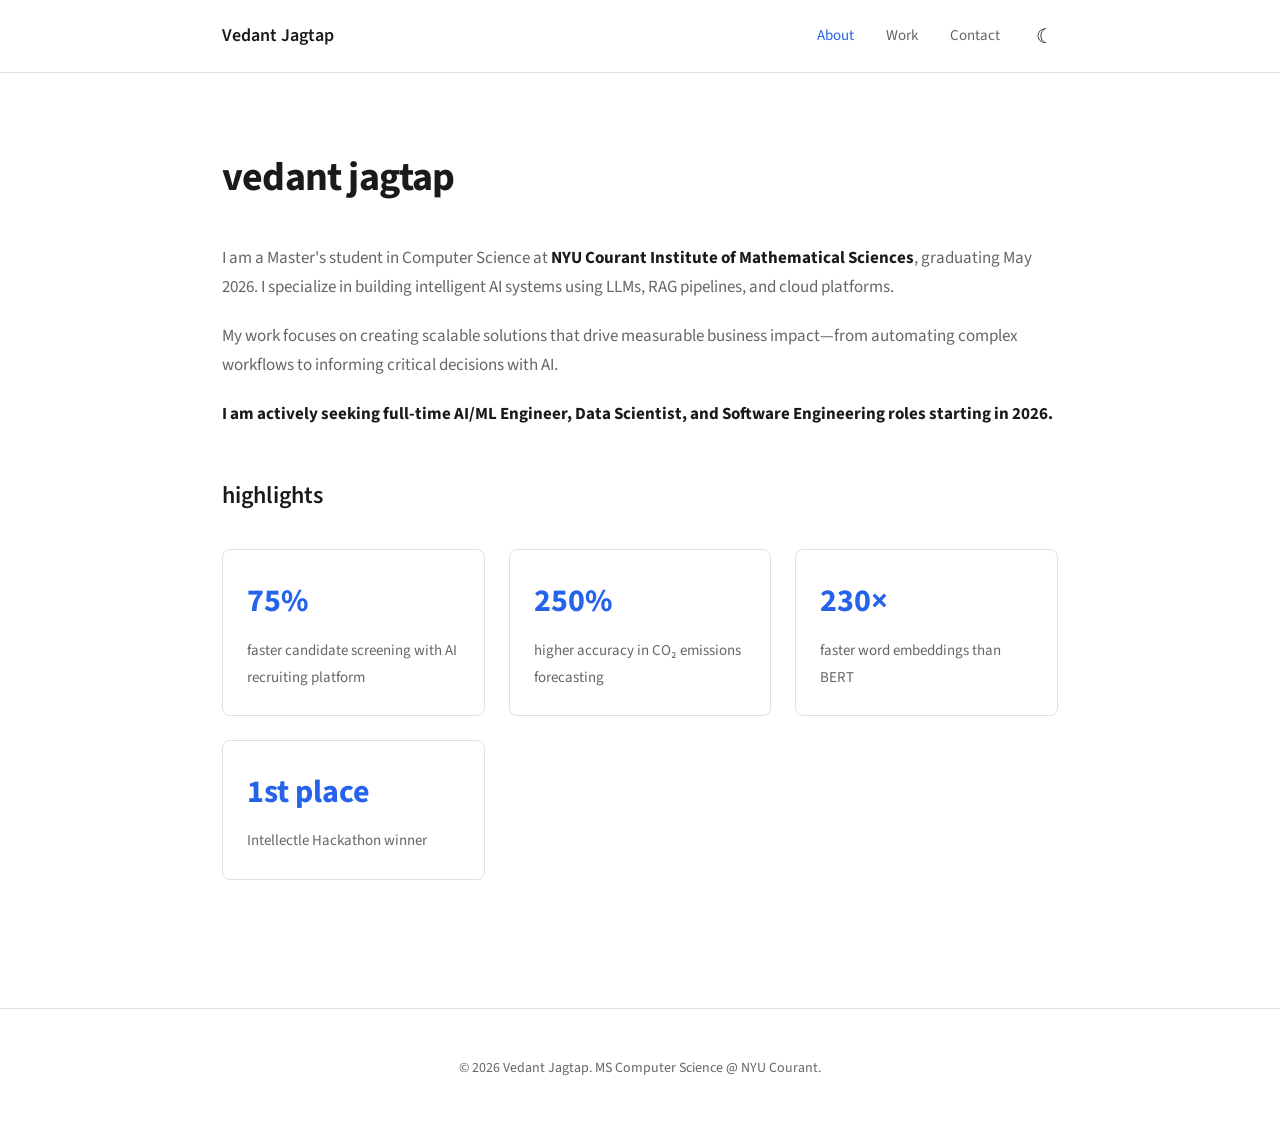
==== commit 28fd5e0f: "Add files via upload" ====
--- a/index.html
+++ b/index.html
@@ -11,11 +11,11 @@
 <body>
     <nav class="nav">
         <div class="nav-content">
-            <a href="#" class="nav-name">Vedant Jagtap</a>
+            <a href="index.html" class="nav-name">Vedant Jagtap</a>
             <div class="nav-right">
-                <a href="#about">about</a>
-                <a href="#work">work</a>
-                <a href="#contact">contact</a>
+                <a href="index.html" class="active">About</a>
+                <a href="work.html">Work</a>
+                <a href="contact.html">Contact</a>
                 <button class="theme-toggle" id="theme-toggle" aria-label="Toggle theme">
                     <span class="sun">☀</span>
                     <span class="moon">☾</span>
@@ -25,18 +25,19 @@
     </nav>
 
     <main>
-        <section id="about" class="section">
+        <section class="section">
             <div class="container">
                 <h1 class="page-title">Vedant Jagtap</h1>
                 
                 <div class="intro">
-                    <p>I am a Master's student in Computer Science at <strong>NYU Courant Institute</strong>, graduating May 2026. I specialize in building intelligent AI systems using LLMs, RAG pipelines, and cloud platforms.</p>
+                    <p>I am a Master's student in Computer Science at <strong>NYU Courant Institute of Mathematical Sciences</strong>, graduating May 2026. I specialize in building intelligent AI systems using LLMs, RAG pipelines, and cloud platforms.</p>
                     
                     <p>My work focuses on creating scalable solutions that drive measurable business impact—from automating complex workflows to informing critical decisions with AI.</p>
                     
                     <p><strong>I am actively seeking full-time AI/ML Engineer, Data Scientist, and Software Engineering roles starting in 2026.</strong></p>
                 </div>
 
+                <h2 class="subsection-title">highlights</h2>
                 <div class="highlights">
                     <div class="highlight-item">
                         <span class="highlight-number">75%</span>
@@ -57,88 +58,6 @@
                 </div>
             </div>
         </section>
-
-        <section id="work" class="section">
-            <div class="container">
-                <h2 class="section-title">featured work</h2>
-                
-                <div class="projects">
-                    <div class="project">
-                        <div class="project-header">
-                            <h3 class="project-title">Patent Intelligence Platform</h3>
-                            <span class="project-tag">1st Place Winner</span>
-                        </div>
-                        <p class="project-description">GPT-4.2 powered tool automating Freedom-to-Operate analysis, helping companies assess infringement risks with 45% greater accuracy than manual review. Winner of Intellectle Hackathon.</p>
-                        <div class="project-tech">
-                            <span>GPT-4.2</span>
-                            <span>React</span>
-                            <span>Node.js</span>
-                            <span>Supabase</span>
-                        </div>
-                    </div>
-
-                    <div class="project">
-                        <div class="project-header">
-                            <h3 class="project-title">AI Recruiting Platform</h3>
-                            <span class="project-tag">FourthSquare</span>
-                        </div>
-                        <p class="project-description">Full-stack platform leveraging GPT-5 for automated candidate screening with 3-stage evaluation, reducing screening time by 75% and cutting API costs by 25%.</p>
-                        <div class="project-tech">
-                            <span>GPT-5</span>
-                            <span>Python</span>
-                            <span>LangChain</span>
-                            <span>Azure</span>
-                        </div>
-                    </div>
-
-                    <div class="project">
-                        <div class="project-header">
-                            <h3 class="project-title">Climate Emissions Forecasting</h3>
-                            <span class="project-tag">NYU Research</span>
-                        </div>
-                        <p class="project-description">Developed and compared multiple ML models for time series forecasting of CO₂ emissions, with DNNs achieving 250% higher accuracy than baseline methods.</p>
-                        <div class="project-tech">
-                            <span>PyTorch</span>
-                            <span>TensorFlow</span>
-                            <span>Time Series</span>
-                        </div>
-                    </div>
-
-                    <div class="project">
-                        <div class="project-header">
-                            <h3 class="project-title">Fast NLP Embeddings</h3>
-                            <span class="project-tag">Research</span>
-                        </div>
-                        <p class="project-description">Novel approach generating interpretable word embeddings 230× faster than traditional methods like BERT, using statistical techniques instead of neural networks.</p>
-                        <div class="project-tech">
-                            <span>Python</span>
-                            <span>NumPy</span>
-                            <span>spaCy</span>
-                        </div>
-                    </div>
-                </div>
-            </div>
-        </section>
-
-        <section id="contact" class="section">
-            <div class="container">
-                <h2 class="section-title">contact</h2>
-                <div class="contact-links">
-                    <a href="mailto:vsj7589@nyu.edu" class="contact-link">
-                        <span class="link-icon">✉</span>
-                        <span>vsj7589@nyu.edu</span>
-                    </a>
-                    <a href="https://linkedin.com/in/vedantjagtap24" target="_blank" class="contact-link">
-                        <span class="link-icon">in</span>
-                        <span>LinkedIn</span>
-                    </a>
-                    <a href="https://github.com/vedantjagtap24" target="_blank" class="contact-link">
-                        <span class="link-icon">gh</span>
-                        <span>GitHub</span>
-                    </a>
-                </div>
-            </div>
-        </section>
     </main>
 
     <footer class="footer">
--- a/styles.css
+++ b/styles.css
@@ -74,7 +74,8 @@
     transition: color 0.2s;
 }
 
-.nav-right a:hover {
+.nav-right a:hover,
+.nav-right a.active {
     color: var(--accent);
 }
 
@@ -114,18 +115,27 @@
 
 main {
     padding-top: 80px;
+    min-height: calc(100vh - 200px);
 }
 
 .section {
     padding: 4rem 0;
 }
 
-/* About Section */
+/* Typography */
 .page-title {
     font-size: 2.5rem;
     font-weight: 700;
     margin-bottom: 2rem;
     letter-spacing: -0.02em;
+    text-transform: lowercase;
+}
+
+.subsection-title {
+    font-size: 1.5rem;
+    font-weight: 600;
+    margin: 3rem 0 2rem;
+    text-transform: lowercase;
 }
 
 .intro p {
@@ -138,11 +148,11 @@
     color: var(--text);
 }
 
+/* Highlights */
 .highlights {
     display: grid;
     grid-template-columns: repeat(auto-fit, minmax(200px, 1fr));
     gap: 1.5rem;
-    margin-top: 3rem;
 }
 
 .highlight-item {
@@ -169,14 +179,7 @@
     color: var(--text-muted);
 }
 
-/* Work Section */
-.section-title {
-    font-size: 1.5rem;
-    font-weight: 600;
-    margin-bottom: 2rem;
-    text-transform: lowercase;
-}
-
+/* Projects */
 .projects {
     display: flex;
     flex-direction: column;
@@ -231,11 +234,21 @@
     border-radius: 4px;
 }
 
-/* Contact Section */
+/* Contact */
+.contact-intro {
+    margin-bottom: 3rem;
+}
+
+.contact-intro p {
+    font-size: 1.0625rem;
+    color: var(--text-muted);
+}
+
 .contact-links {
     display: flex;
     flex-direction: column;
     gap: 1rem;
+    max-width: 600px;
 }
 
 .contact-link {
@@ -256,14 +269,26 @@
 }
 
 .link-icon {
-    width: 36px;
-    height: 36px;
+    width: 40px;
+    height: 40px;
     display: flex;
     align-items: center;
     justify-content: center;
     background: var(--hover);
     border-radius: 6px;
     font-size: 1.125rem;
+    flex-shrink: 0;
+}
+
+.contact-label {
+    font-size: 0.875rem;
+    color: var(--text-muted);
+    margin-bottom: 0.125rem;
+}
+
+.contact-value {
+    font-weight: 600;
+    color: var(--text);
 }
 
 /* Footer */
